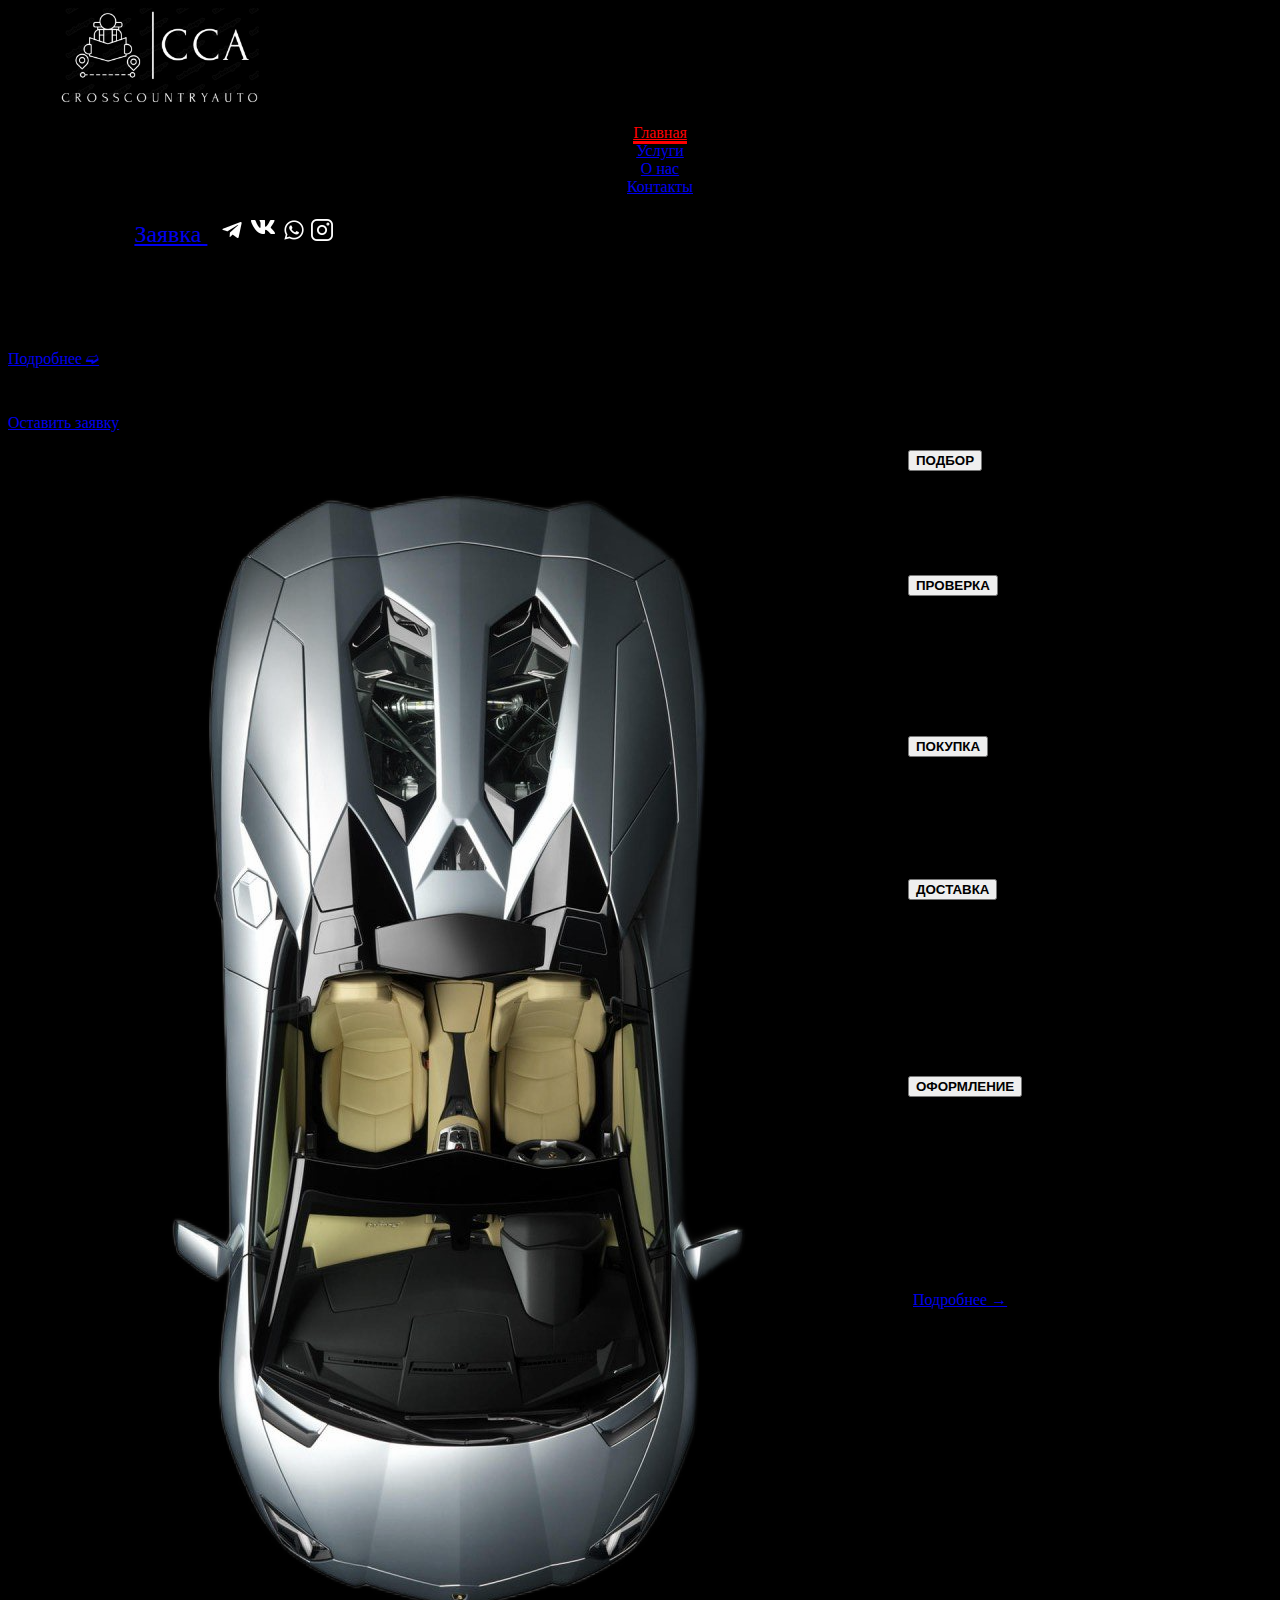
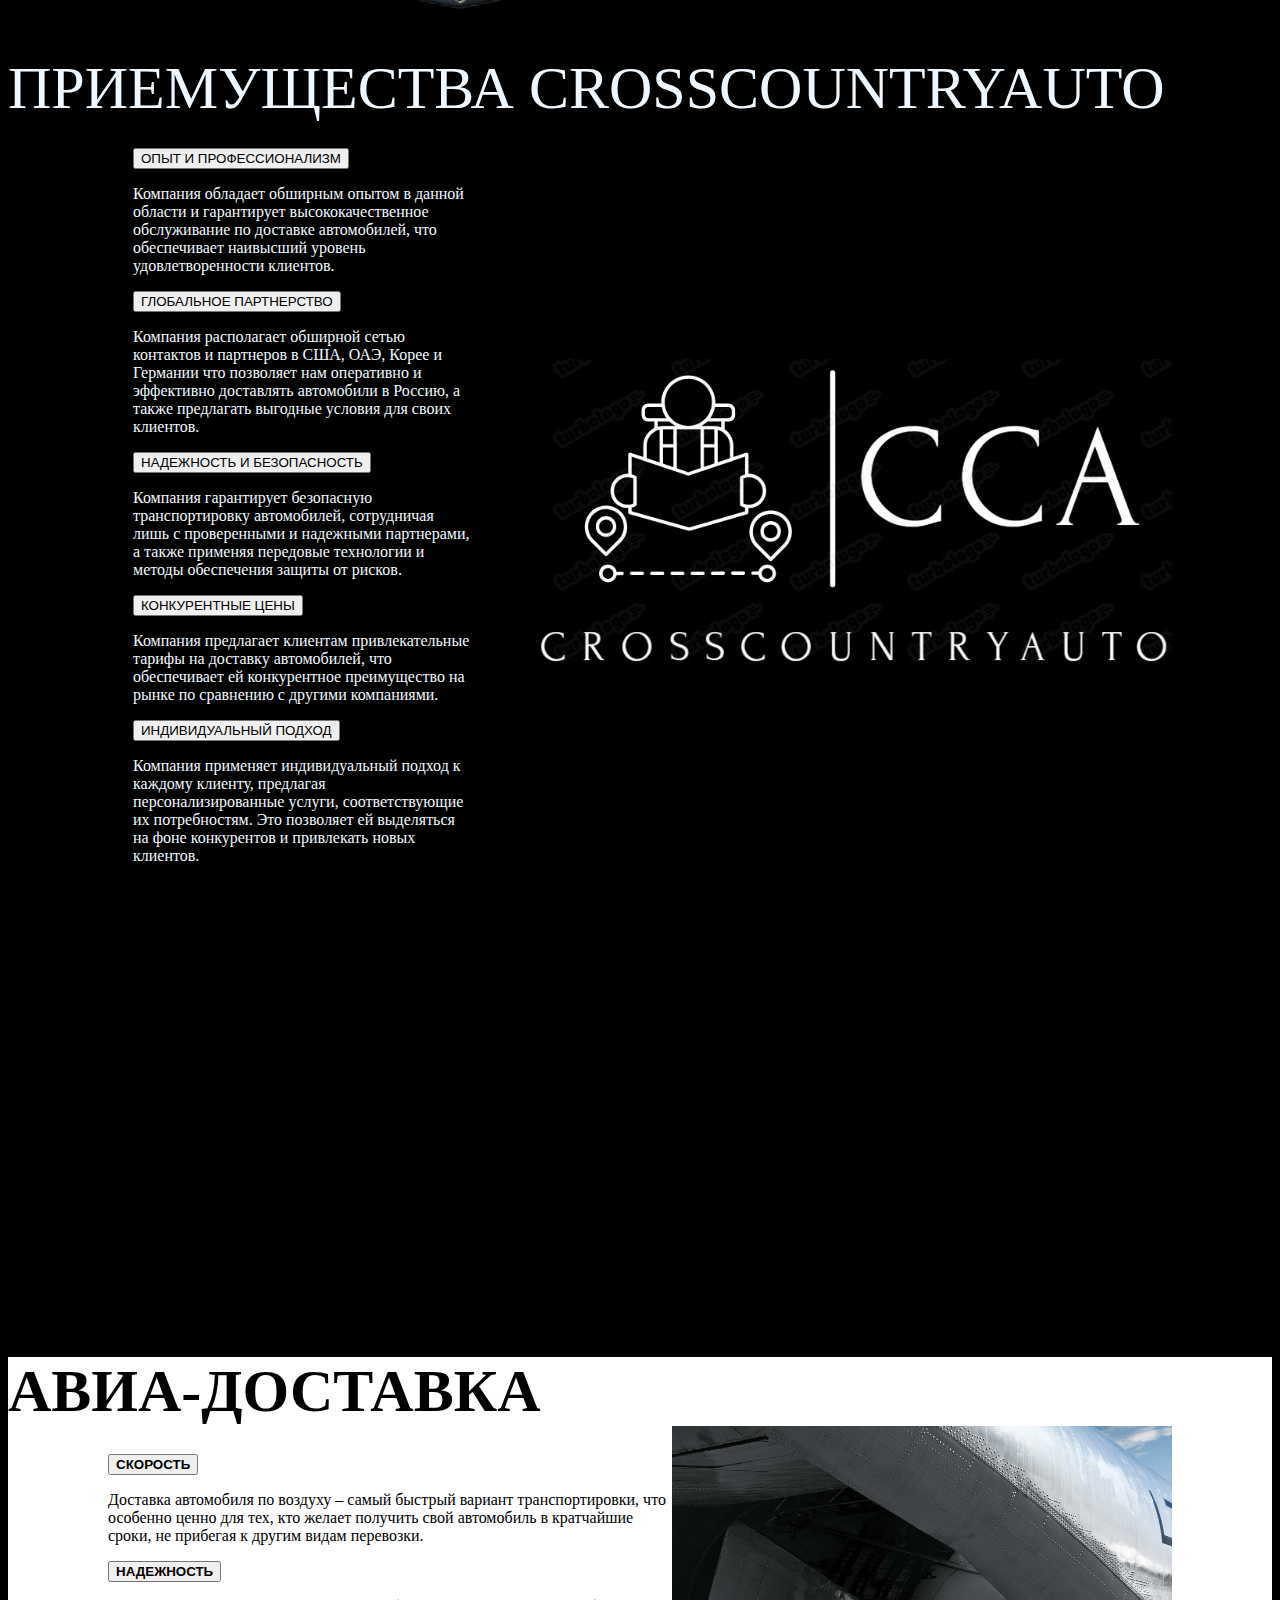
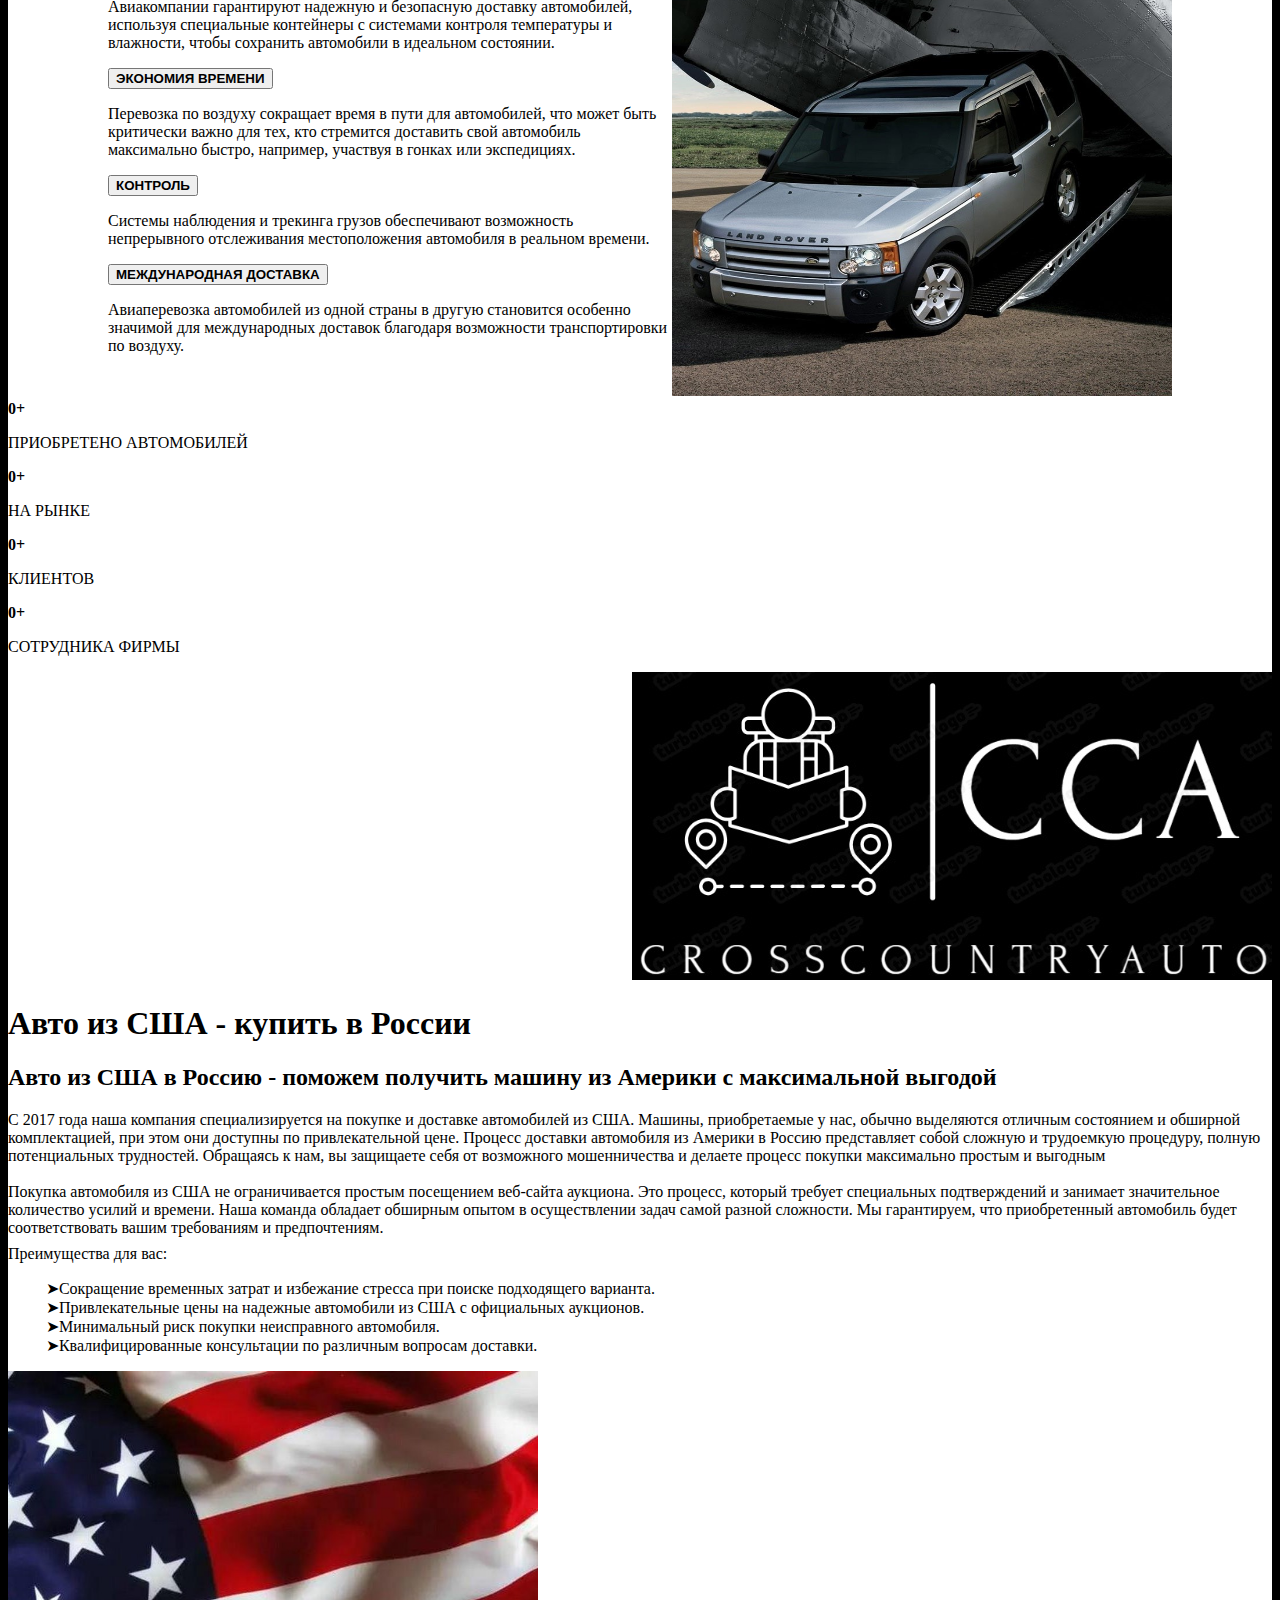
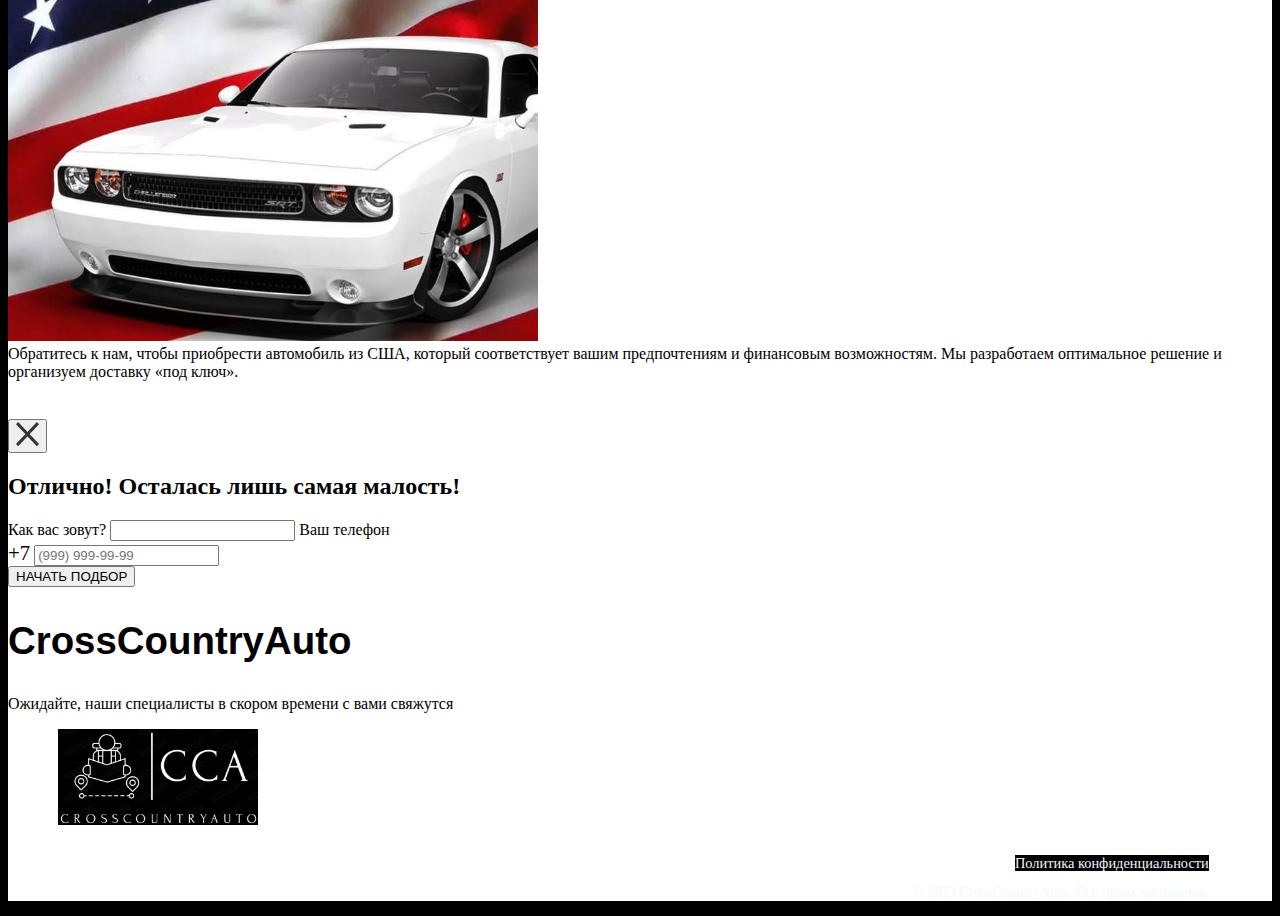
==== index.html @ b7644393 "Add files via upload" ====
<!DOCTYPE html>
<html lang="en">

<head>
    <meta charset="UTF-8">
    <meta name="viewport" content="width=device-width, initial-scale=1.0">
    <link rel="stylesheet" href="css/style.css">
    <script src="Java Script/script.js"></script>
    <link rel="preconnect" href="https://fonts.googleapis.com">
    <link rel="preconnect" href="https://fonts.gstatic.com" crossorigin>
    <link
        href="https://fonts.googleapis.com/css2?family=Mulish:wght@500&family=Radio+Canada+Big:ital,wght@0,400..700;1,400..700&display=swap"
        rel="stylesheet">
    <link rel="preconnect" href="https://fonts.googleapis.com">
    <link rel="preconnect" href="https://fonts.gstatic.com" crossorigin>
    <link href="https://fonts.googleapis.com/css2?family=Playfair+Display:wght@500&display=swap" rel="stylesheet">
    <title>CrossCountryAuto</title>
</head>

<body style="background-color: #000000" class="mulish">
    <div class="header" style="background-color: black">
        <div style="margin-left: 4%;">
            <a href="index.html"><img src="img/logo2.jpg" alt="CCA LOGO" title="CrossCountryAuto"
                    style="width: 200px;"></a>
        </div>
        <div style="text-align: center;  ">
            <ul>
                <li><a href="index.html" class="button" style="color: red; border-bottom: 3px solid red;">
                    <span class="button__line button__line--top"></span>
                    <span class="button__line button__line--right"></span>
                    <span class="button__line button__line--bottom"></span>
                    <span class="button__line button__line--left"></span>
                    Главная
                </a></li>
                <li><a href="services.html" class="button">
                    <span class="button__line button__line--top"></span>
                    <span class="button__line button__line--right"></span>
                    <span class="button__line button__line--bottom"></span>
                    <span class="button__line button__line--left"></span>
                    Услуги
                </a></li>
                <li><a href="about.html" class="button">
                    <span class="button__line button__line--top"></span>
                    <span class="button__line button__line--right"></span>
                    <span class="button__line button__line--bottom"></span>
                    <span class="button__line button__line--left"></span>
                    О нас
                </a></li>
                <li><a href="contacts.html" class="button">
                    <span class="button__line button__line--top"></span>
                    <span class="button__line button__line--right"></span>
                    <span class="button__line button__line--bottom"></span>
                    <span class="button__line button__line--left"></span>
                    Контакты
                </a></li>
            </ul>
        </div>
        <a href="#" class="button buttonglav openFormLink open-modal-btn" style="margin-left: 10%; margin-right: 1%; align-items: center; font-size: 24px;" >
            <span class="button__line button__line--top"></span>
            <span class="button__line button__line--right"></span>
            <span class="button__line button__line--bottom"></span>
            <span class="button__line button__line--left"></span>
            Заявка
        </a>
        <img src="img/icons8-телеграм-24.png" alt="telegram">
        <img src="img/icons8-vk-30.png" alt="vk">
        <img src="img/icons8-whatsapp-messenger-cross-platform-mobile-devices-messaging-application-24.png"
            alt="whatsapp">
        <img src="img/icons8-instagram-24.png" alt="instagram">
    </div>

    <div class="slider">
        <div class="text1">
            <h2>АВТО ИЗ-ЗА ГРАНИЦЫ</h2>
            <p>ЗАКАЖИ СЕЙЧАС</p>
            <a href="#" class="buttonslider playfair-display openFormLink open-modal-btn" style="text-transform: capitalize" >Подробнее &#10155; </a>
        </div>
    </div>

    <div class="separation">
        <div class="cca">CCA</div>
        <div class="line"></div>
        <div style="flex: 1; font-size: 25px; font-style: italic;">Границы не встанут на пути к автомобилю вашей мечты!
        </div>
        <a href="#" class="button buttonglav openFormLink open-modal-btn" >
            <span class="button__line button__line--top"></span>
            <span class="button__line button__line--right"></span>
            <span class="button__line button__line--bottom"></span>
            <span class="button__line button__line--left"></span>
            Оставить заявку
        </a>
    </div>

    <!-- /-- ЭТАПЫ ПРИОБРЕТЕНИЯ АВТО --/ -->
    <div class="etapblock">
        <div class="etapavto">
            ЭТАПЫ ПРИОБРЕТЕНИЯ АВТО
        </div>
        <div style="display: flex; justify-content: space-between;">
            <div>
                <img src="img/etaps.png" alt="ЭТАПЫ ПРИОБРЕТЕНИЯ АВТО" class="imgetaps" style="filter: drop-shadow(-40px 5px 5px rgba(0,0,0,0.3));">
            </div>

            <div class="etaps">
                <button class="collapsible"><b> <span class="arrow"></span>ПОДБОР</b></button>
                <div class="content">
                    <p>Мы устанавливаем контакт с клиентом, чтобы узнать его предпочтения по покупке, а затем предлагаем
                        несколько автомобилей, соответствующих его критериям.</p>
                </div>
                <button class="collapsible"><b><span class="arrow"></span>ПРОВЕРКА</b></button>
                <div class="content">
                    <p>Компания осуществляет тщательную проверку выбранного автомобиля с помощью специализированных баз
                        данных и сервисов, таких как Carfax. Это гарантирует, что автомобиль не имеет технических
                        проблем, не имеет истории аварий или мошенничества.</p>
                </div>
                <button class="collapsible"><b><span class="arrow"></span>ПОКУПКА</b></button>
                <div class="content">
                    <p>Компания осуществляет приобретение автомобилей у дилеров или на аукционах в различных странах. В
                        этом процессе выполняются все необходимые процедуры и формальности, чтобы обеспечить законность
                        и надлежащее оформление сделок.</p>
                </div>
                <button class="collapsible"><b><span class="arrow"></span>ДОСТАВКА</b></button>
                <div class="content">
                    <p>Компания предоставляет услуги доставки автомобилей из различных стран в Россию, используя самые
                        оптимальные методы транспортировки. Это может включать в себя контейнерные перевозки для морских
                        отправлений, авиа-перевозки для более быстрой доставки или перевозки автовозом для эффективной
                        транспортировки по суше.</p>
                </div>
                <button class="collapsible"><b><span class="arrow"></span>ОФОРМЛЕНИЕ</b></button>
                <div class="content">
                    <p>
                        Мы проводим полное оформление автомобиля в соответствии с российским законодательством. Это
                        включает выполнение всех необходимых процедур по таможенному оформлению, регистрации в ГИБДД и
                        получению технического паспорта. После завершения этих процессов мы передаем автомобиль клиенту,
                        обеспечивая ему возможность безопасного использования транспортного средства на дорогах России.
                    </p>
                </div>
                <a href="#" class="button"
                    style="padding: 5px; text-transform: capitalize; margin-right: 175px; margin-top: 50px;" ;>Подробнее
                    →</a>


            </div>
        </div>



        <!-- /-- ЭТАПЫ ПРИОБРЕТЕНИЯ АВТО --/ -->
        <div style="background-color: black;">
            <div class="etapavto" style="color: aliceblue; font-size: 60px">
                ПРИЕМУЩЕСТВА CROSSCOUNTRYAUTO
            </div>
            <div
                style="display: flex; justify-content: space-between; flex-direction: row-reverse;align-items: center;">
                <div style="margin-right: 100px;">
                    <img src="img/logo2.jpg" alt="CCA LOGO" class="imgetaps">
                </div>

                <div class="etaps" style="margin-left: 100px; padding: 25px 60px 25px 25px;">
                    <button class="collapsible1">ОПЫТ И ПРОФЕССИОНАЛИЗМ<span class="arrow1"></span></button>
                    <div class="content" style="color: aliceblue;">
                        <p>Компания обладает обширным опытом в данной области и гарантирует высококачественное
                            обслуживание по доставке автомобилей, что обеспечивает наивысший уровень удовлетворенности
                            клиентов.</p>
                    </div>
                    <button class="collapsible1">ГЛОБАЛЬНОЕ ПАРТНЕРСТВО<span class="arrow1"></span></button>
                    <div class="content" style="color: aliceblue;">
                        <p>Компания располагает обширной сетью контактов и партнеров в США, ОАЭ, Корее и Германии что
                            позволяет нам оперативно и эффективно доставлять автомобили в Россию, а также предлагать
                            выгодные условия для своих клиентов.</p>
                    </div>
                    <button class="collapsible1">НАДЕЖНОСТЬ И БЕЗОПАСНОСТЬ<span class="arrow1"></span></button>
                    <div class="content" style="color: aliceblue;">
                        <p>Компания гарантирует безопасную транспортировку автомобилей, сотрудничая лишь с проверенными
                            и надежными партнерами, а также применяя передовые технологии и методы обеспечения защиты от
                            рисков.</p>
                    </div>
                    <button class="collapsible1">КОНКУРЕНТНЫЕ ЦЕНЫ<span class="arrow1"></span></button>
                    <div class="content" style="color: aliceblue;">
                        <p>Компания предлагает клиентам привлекательные тарифы на доставку автомобилей, что обеспечивает
                            ей конкурентное преимущество на рынке по сравнению с другими компаниями.</p>
                    </div>
                    <button class="collapsible1">ИНДИВИДУАЛЬНЫЙ ПОДХОД<span class="arrow1"></span></button>
                    <div class="content" style="color: aliceblue;">
                        <p>Компания применяет индивидуальный подход к каждому клиенту, предлагая персонализированные
                            услуги, соответствующие их потребностям. Это позволяет ей выделяться на фоне конкурентов и
                            привлекать новых клиентов.</p>
                    </div>
                </div>
            </div>



            <div class="playfair-display">
                <div class="bacgrdclr">
                    <div class="kakieavto">
                        <h2>Какие авто мы доставляем</h2>
                    </div>
                    <div class="kakieavto1">
                        <p style="font-size: 25px;"> <b>&#10149</b></p>
                        <p>Новые авто от официальных дилеров</p>
                        <p style="font-size: 25px;"> <b>&#10149</b></p>
                        <p>Автомобили под заказ с завода</p>
                        <p style="font-size: 25px;"> <b>&#10150</b></p>
                        <p>Целые авто с пробегом с аукциона Manheim</p>
                        <p style="font-size: 25px;"> <b>&#10150</b></p>
                        <p>Поврежденные с аукционов Copart и Iaai</p>
                    </div>
                </div>
            </div>

            <div style="background-color: white">
                <div class="etapavto" style="color: black; font-size: 60px">
                    <b>АВИА-ДОСТАВКА</b>
                </div>
                <div
                    style="display: flex; justify-content: space-between; flex-direction: row-reverse;align-items: center;">
                    <div style="margin-right: 100px;">
                        <img src="img/aviadostavka.jpg" alt="CCA LOGO" class="imgetaps"
                            style="width: 500px; height: 570px; padding-left: 0px; margin-right: 0px;">
                    </div>

                    <div class="etaps" style="margin-left: 100px; padding-right: 0px;">
                        <button class="collapsible2"><b>СКОРОСТЬ</b><span class="arrow2"></span></button>
                        <div class="content" style="color: black;">
                            <p>Доставка автомобиля по воздуху – самый быстрый вариант транспортировки, что особенно
                                ценно для тех, кто желает получить свой автомобиль в кратчайшие сроки, не прибегая к
                                другим видам перевозки.</p>
                        </div>
                        <button class="collapsible2"><b>НАДЕЖНОСТЬ</b><span class="arrow2"></span></button>
                        <div class="content" style="color: black;">
                            <p>Авиакомпании гарантируют надежную и безопасную доставку автомобилей, используя
                                специальные контейнеры с системами контроля температуры и влажности, чтобы сохранить
                                автомобили в идеальном состоянии.</p>
                        </div>
                        <button class="collapsible2"><b>ЭКОНОМИЯ ВРЕМЕНИ</b><span class="arrow2"></span></button>
                        <div class="content" style="color: black;">
                            <p>Перевозка по воздуху сокращает время в пути для автомобилей, что может быть критически
                                важно для тех, кто стремится доставить свой автомобиль максимально быстро, например,
                                участвуя в гонках или экспедициях.</p>
                        </div>
                        <button class="collapsible2"><b>КОНТРОЛЬ</b><span class="arrow2"></span></button>
                        <div class="content" style="color: black;">
                            <p>Системы наблюдения и трекинга грузов обеспечивают возможность непрерывного отслеживания
                                местоположения автомобиля в реальном времени.</p>
                        </div>
                        <button class="collapsible2" style="white-space: nowrap;"><b>МЕЖДУНАРОДНАЯ ДОСТАВКА</b><span
                                class="arrow2"></span></button>
                        <div class="content" style="color: black;">
                            <p>Авиаперевозка автомобилей из одной страны в другую становится особенно значимой для
                                международных доставок благодаря возможности транспортировки по воздуху.</p>
                        </div>
                    </div>
                </div>


                <div class="background">
                    <div class="nadnumber">
                        <div class="number" data-max="5000" style="padding-right: 250px;">
                            <b>0</b><b>+</b>
                            <p class="number1">ПРИОБРЕТЕНО АВТОМОБИЛЕЙ</p>
                        </div>
                        <div class="number" data-max="7">
                            <b>0</b><b>+</b>
                            <p class="number1">НА РЫНКЕ</p>
                        </div>
                        <div class="number" data-max="4000" style="padding-right: 250px;">
                            <b>0</b><b>+</b>
                            <p class="number1">КЛИЕНТОВ</p>
                        </div>
                        <div class="number" data-max="32">
                            <b>0</b><b>+</b>
                            <p class="number1">СОТРУДНИКА ФИРМЫ</p>
                        </div>
                    </div>

                    <div style="text-align: right;">
                        <img src="img/logo2.jpg" alt="CCA LOGO" class="numberimg">
                    </div>
                </div>

                <div class="lastind playfair-display">
                    <h1>Авто из США - купить в России</h1>
                    <div class="lastindIN">
                        <div class="lastIN">
                            <h2 >Авто из США в Россию - поможем получить машину из Америки с
                                максимальной выгодой</h2>
                            <p>С 2017 года наша компания специализируется на
                                покупке и доставке автомобилей из США. Машины, приобретаемые у нас, обычно выделяются
                                отличным состоянием и обширной комплектацией, при этом они доступны по привлекательной
                                цене. Процесс доставки автомобиля из Америки в Россию представляет собой сложную и
                                трудоемкую процедуру, полную потенциальных трудностей. Обращаясь к нам, вы защищаете
                                себя от возможного мошенничества и делаете процесс покупки максимально простым и
                                выгодным <br><br>Покупка автомобиля из США не ограничивается простым посещением
                                веб-сайта аукциона. Это
                                процесс, который требует специальных подтверждений и занимает значительное количество
                                усилий и времени. Наша команда обладает обширным опытом в осуществлении задач самой
                                разной сложности. Мы гарантируем, что приобретенный автомобиль будет соответствовать
                                вашим требованиям и предпочтениям.</p> <br>
                            <p style="margin-top: -2%;">Преимущества для вас:</p>
                            <p style="margin-left: 3%;">&#10148;Сокращение временных затрат и избежание
                                стресса при поиске подходящего варианта. <br> &#10148;Привлекательные цены на надежные
                                автомобили из США c официальных аукционов. <br> &#10148;Минимальный риск покупки
                                неисправного автомобиля. <br> &#10148;Квалифицированные консультации по различным
                                вопросам доставки.</p>
                        </div>
                        <div>
                            <img src="img/usaavto.jpg" alt="usaavto" style=" width: 530px; height: 570px;">
                        </div>
                    </div>
                    <div>
                        <p class="lastIN" style="margin: 0% 0% 3% 0%;">Обратитесь к нам, чтобы приобрести автомобиль из США, который соответствует вашим
                            предпочтениям и финансовым возможностям. Мы разработаем оптимальное решение и организуем
                            доставку «под ключ».</p>
                    </div>
                </div>



                <!-- МОДАЛЬНОЕ ОКНО -->
    <div class="modal" id="my-modal">
        <div class="modal__box">
            <button class="modal__close-btn" id="close-my-modal-btn">
                <svg width="23" height="25" viewBox="0 0 23 25" fill="none" xmlns="http://www.w3.org/2000/svg">
                    <path
                        d="M2.09082 0.03125L22.9999 22.0294L20.909 24.2292L-8.73579e-05 2.23106L2.09082 0.03125Z"
                        fill="#333333" />
                    <path d="M0 22.0295L20.9091 0.0314368L23 2.23125L2.09091 24.2294L0 22.0295Z"
                        fill="#333333" />
                </svg>
            </button>
            <div id="form-container">
                <h2>Отлично! Осталась лишь самая малость!</h2>
                <form id="registration-form">
                    <label for="name">Как вас зовут?</label>
                    <input type="text" id="name" name="name" required>

                    <label for="phone">Ваш телефон</label>
                    <div class="phone-input">
                        <span class="phone-code" style="font-size: 130%; padding-bottom: 3%;">+7</span>
                        <input type="tel" id="phone" name="phone" pattern="\d{10}" placeholder="(999) 999-99-99"
                            required>
                    </div>
                    <button type="submit">НАЧАТЬ ПОДБОР</button>
                </form>
            </div>
            <div></div>
            <div id="confirmation-message">
                <h2 style="font-size: 240%; font-family: 'Lucida Sans', 'Lucida Sans Regular', 'Lucida Grande', 'Lucida Sans Unicode', Geneva, Verdana, sans-serif;">CrossCountryAuto</h2>
                <p>Ожидайте, наши специалисты в скором времени с вами свяжутся</p>
            </div>
        </div>
    </div>
    <!-- МОДАЛЬНОЕ ОКНО -->

                <div class="nizheader">
                    <div style="margin-left: 50px;">
                        <a href="index.html"><img src="img/logo2.jpg" alt="CCA LOGO" title="CrossCountryAuto"
                                style="width: 200px;"></a>
                    </div>
                    <div style="text-align: right; margin: 2% 5% 0% 0%; color: aliceblue;" >
                        <a href="###" style="font-size: 90%; background-color: black; color: aliceblue; text-decoration: none;">Политика конфиденциальности</a><br>
                        <p style="font-size: 90%; margin-top: 1%;">© 2023 СrossCountryAuto. Все права защищены.</p>
                    </div>
                </div>
                
</body>

</html>
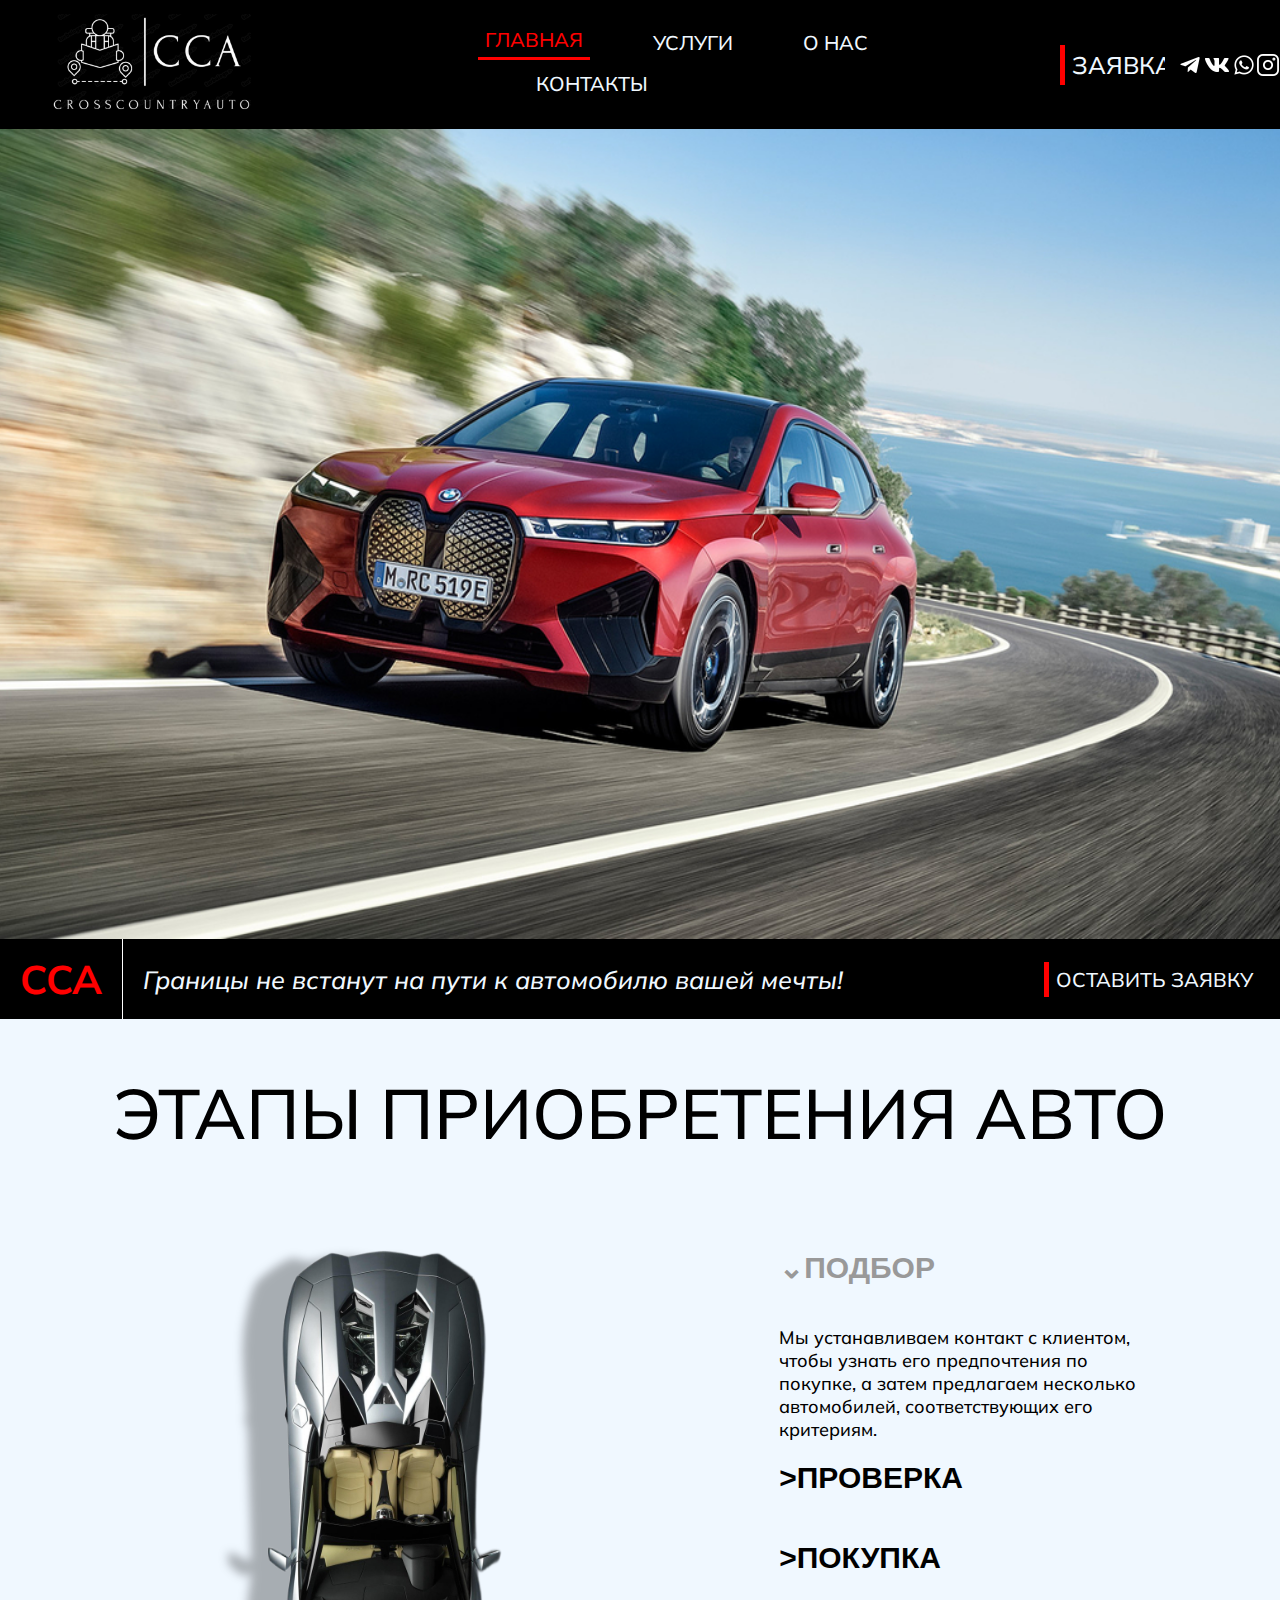
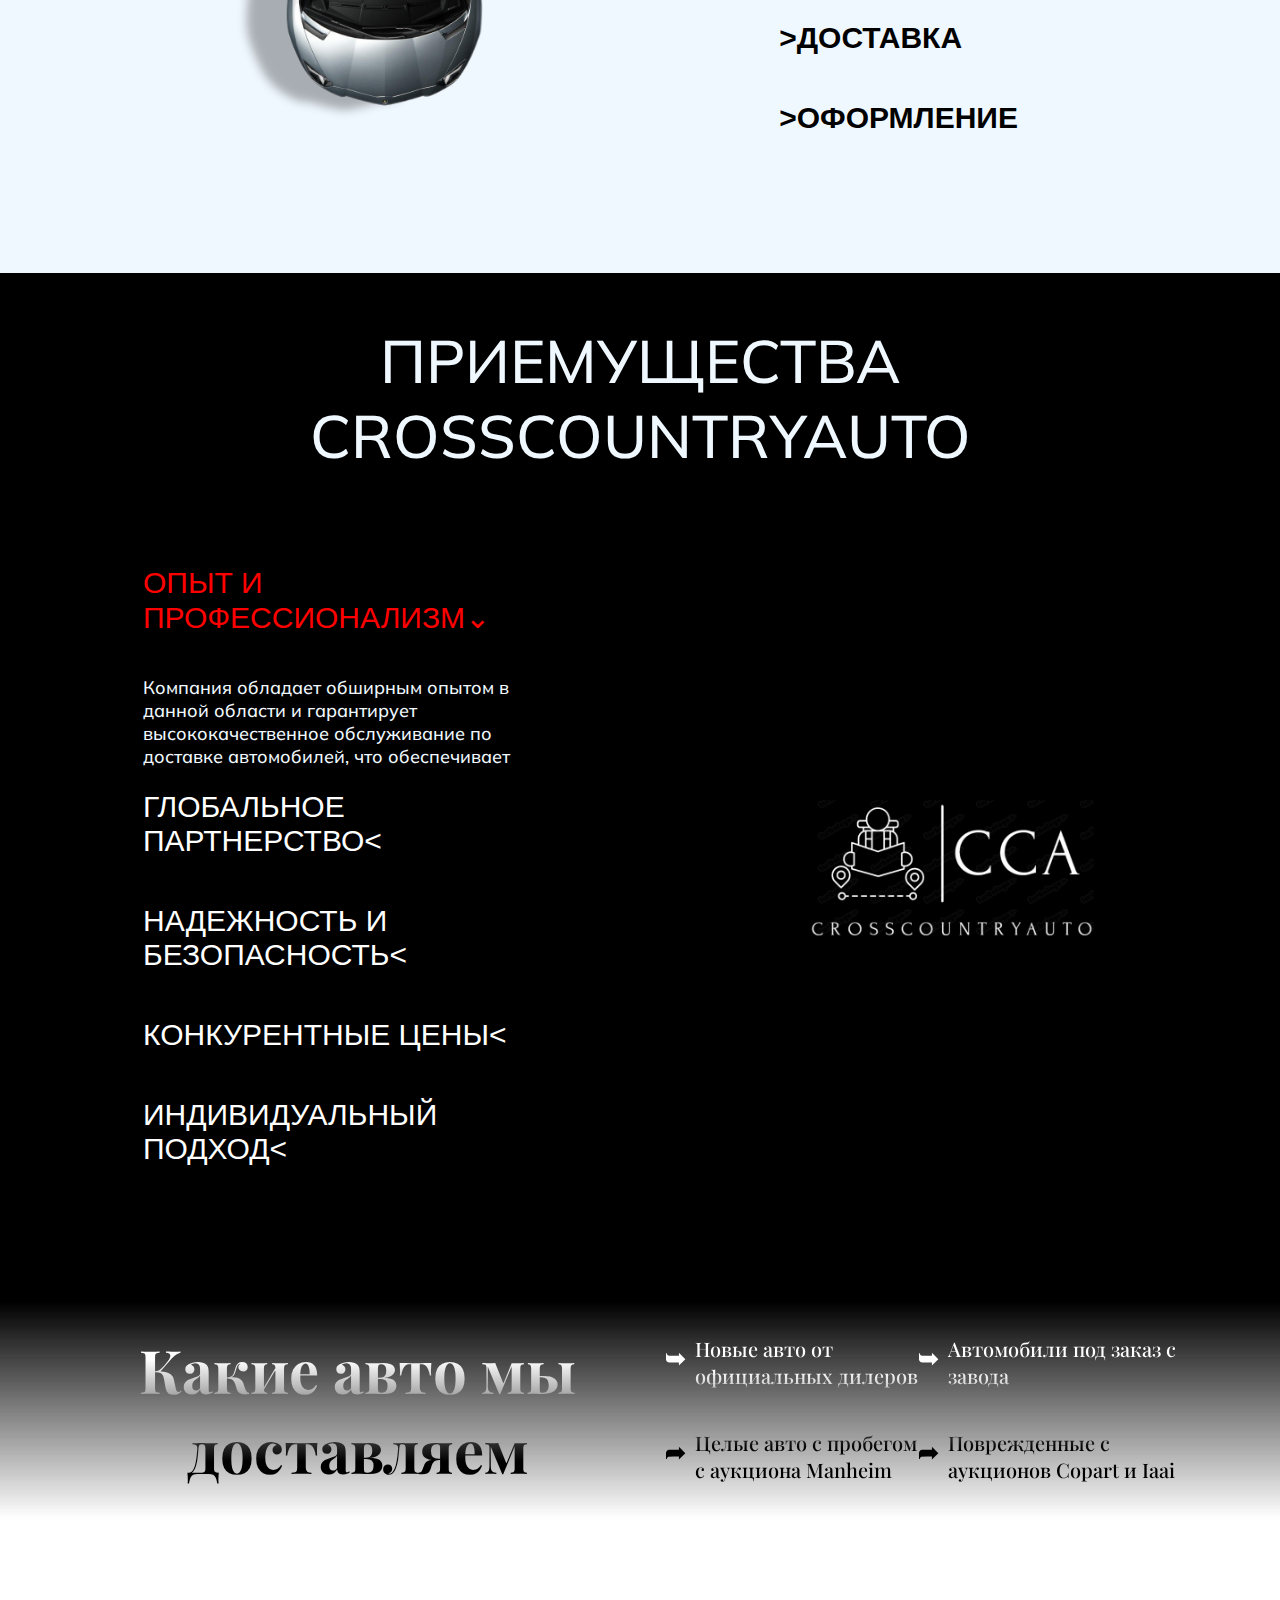
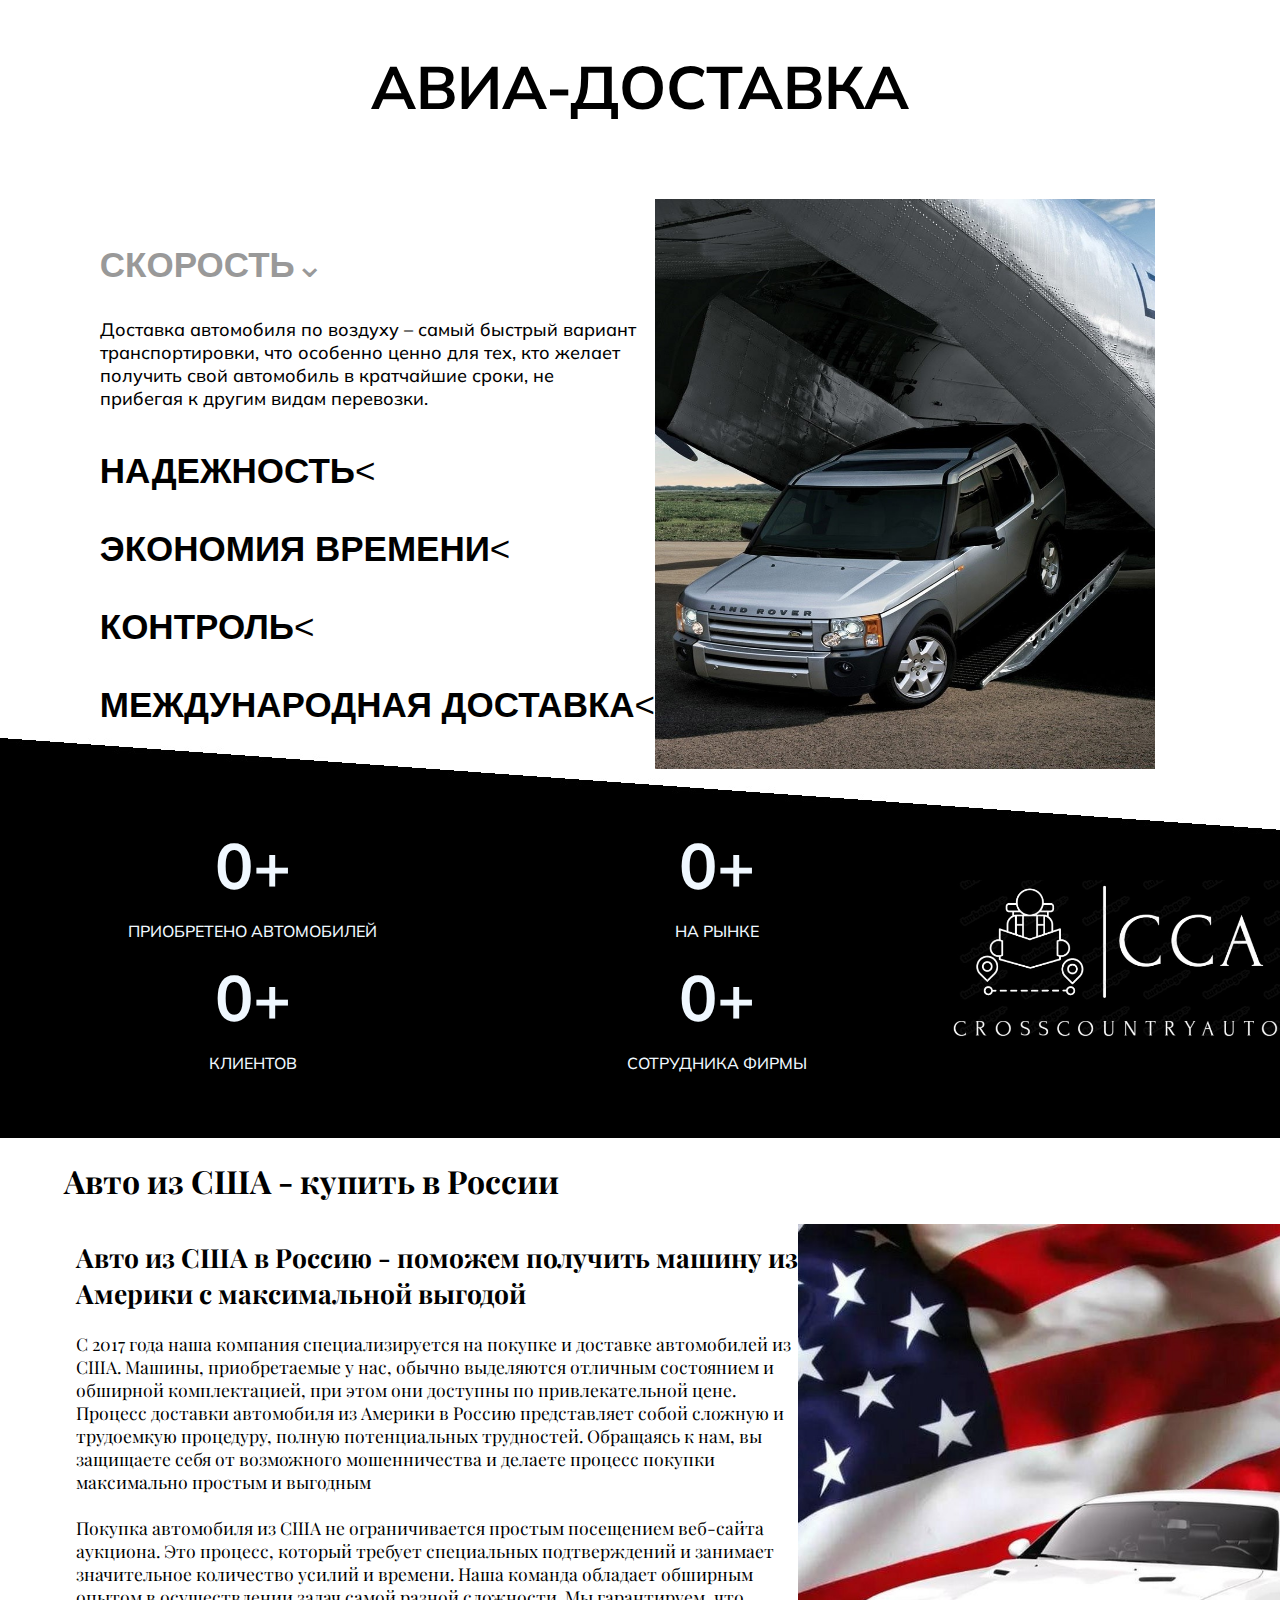
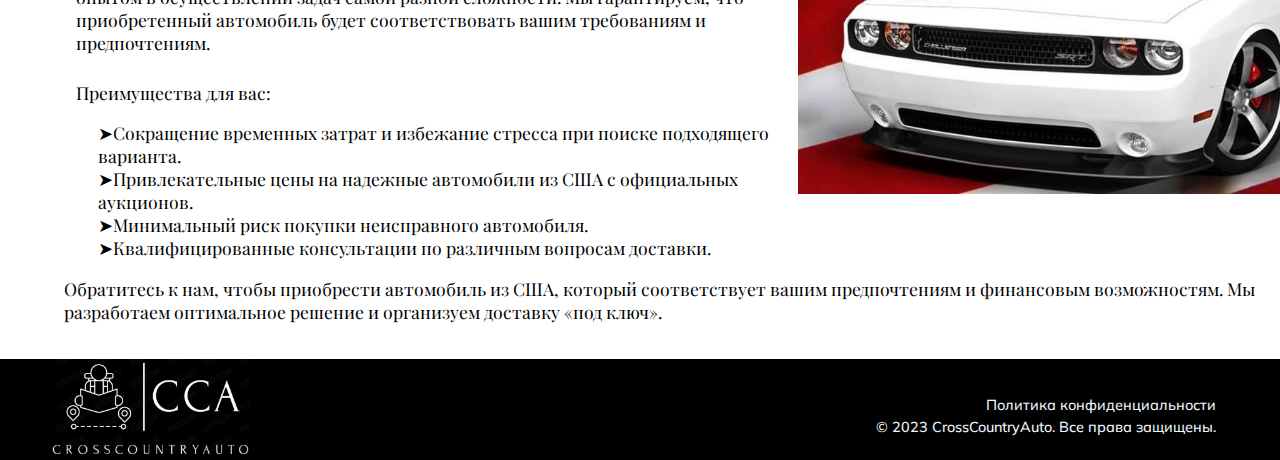
==== commit 908b21fa: "Update index.html" ====
--- a/index.html
+++ b/index.html
@@ -14,6 +14,7 @@
     <link rel="preconnect" href="https://fonts.googleapis.com">
     <link rel="preconnect" href="https://fonts.gstatic.com" crossorigin>
     <link href="https://fonts.googleapis.com/css2?family=Playfair+Display:wght@500&display=swap" rel="stylesheet">
+    <link rel="icon" type="image/jpg" sizes="32x32" href="./img/logo2.jpg">
     <title>CrossCountryAuto</title>
 </head>
 
@@ -366,4 +367,4 @@
                 
 </body>
 
-</html>+</html>
--- a/css/style.css
+++ b/css/style.css
@@ -0,0 +1,967 @@
+.header {
+    display: flex;
+    align-items: center;/* выравнивает меню по фото */ 
+}
+/* ШРИФТЫ */
+.mulish {
+    font-family: "Mulish", sans-serif;
+    font-optical-sizing: auto;
+    font-weight: 500;
+    font-style: normal;
+  
+}
+body{
+    margin: 0;
+}
+
+
+.playfair-display {
+font-family: "Playfair Display", serif;
+font-optical-sizing: auto;
+font-weight: 500;
+font-style: normal;
+}
+  
+/* ШРИФТЫ */
+
+html {
+    scroll-behavior: smooth ;
+} 
+ul{
+    font-size: 22px; 
+    padding-left: 0px;
+    
+}
+li{
+    display: inline;
+    margin-right: 50px;
+    
+}
+li:first-child{
+    margin-left: 220px;
+    color: red;
+}
+li:last-child{
+    margin-right: 0px;
+}
+
+
+.button{
+    position: relative;
+    color: aliceblue;
+    display: inline-block;
+    text-transform: uppercase;
+    text-decoration: none;
+    font-size: 20px;
+    overflow: hidden;
+    padding: 5px 7px;
+    transition: 0.2s;
+}
+
+
+.button__line{
+    position: absolute;
+    display: block;
+}
+
+.button__line--top{
+    top: 0;
+    left: -100%;
+    width: 100%;
+    height: 2px;
+    background: linear-gradient(90deg, transparent, red);
+}
+.button:hover .button__line--top{
+    left: 100%;
+    transition: 2s;
+    transition-delay: 0.25s;
+}
+.button__line--bottom{
+    bottom: 0;
+    right: -100%;
+    width: 100%;
+    height: 2px;
+    background: linear-gradient(270deg, transparent, red);
+}
+.button:hover .button__line--bottom{
+    right: 100%;
+    transition: 2s;
+    transition-delay: 0.25s;
+}
+.button__line--left{
+    left: 0;
+    bottom: -100%;
+    width: 2px;
+    height: 100%;
+    background: linear-gradient(0deg, transparent, red);
+}
+.button:hover .button__line--left{
+    bottom: 100%;
+    transition: 2s;
+    transition-delay: 0.25s;
+}
+.button__line--right{
+    right: 0;
+    top: -100%;
+    width: 2px;
+    height: 100%;
+    background: linear-gradient(180deg, transparent, red);
+}
+.button:hover .button__line--right{
+    top: 100%;
+    transition: 2s;
+    transition-delay: 0.25s;;
+}
+
+.button:hover {
+    box-shadow: 0 0 15px red;
+    transition: 1s;
+    transition-delay: 1s;
+    border-left: 0;
+}
+
+.buttonglav{
+    border-left: 5px solid red;
+}
+.buttonglav:hover{
+    border-left: 0;
+}
+
+.buttonslider{
+    background-color: black;
+    text-decoration: none;
+    color: aliceblue;
+    margin-left: 0;
+    font-size: 80%;
+}
+
+.buttonslider:hover{
+    color: #000;
+    transition: 1s;
+    background-color: aliceblue;
+    -webkit-text-shadow: 2px 2px 2px #000; /*Тень*/
+    --moz-text-shadow: 2px 2px 2px #000;
+    text-shadow: 2px 2px 2px #000; /*Тень*/
+}
+
+.slider{
+    align-items: center;
+    width: 100%;
+    height: 90vh;
+    background-repeat: no-repeat;
+    background-position: center;
+    background-size: cover;
+    position: relative;
+    background-image: url(../img/1.jpg);
+
+    animation: slide 30s infinite;
+}
+@keyframes slide{
+    25%{
+        background-image: url(../img/2.jpg);
+    }
+    50%{
+        background-image: url(../img/3.jpg);
+    }
+    75%{
+        background-image: url(../img/4.jpg);
+    }
+    100%{
+        background-image: url(../img/1.jpg);
+    }
+}
+
+.text1 {
+    position: absolute;
+    top: 20%;
+    left: 23%;
+    line-height: 5px;
+    transform: translate(-50%, -50%);
+    color: white;
+    font-size: 35px;
+    opacity: 0; /* Начальная прозрачность */
+    animation: fadeInOut 30s infinite; /* Применяем анимацию к тексту */
+  }
+
+  @keyframes fadeInOut {
+    0% {
+      opacity: 0; /* Начальная и конечная прозрачность */
+    }
+    40%{
+        opacity: 1;
+    }
+    50%{
+        opacity: 0;
+    }
+    90%{
+        opacity: 1;
+    }
+}
+
+.separation{
+    background-color: #000000;
+    height: 80px;
+    display: flex;
+    align-items: center;
+    justify-content: space-between;
+    color: aliceblue;
+    padding: 0 20px;
+}
+.cca {
+    font-size: 40px;
+    font-weight: bold;
+    color: red;
+}
+
+.line {
+    height: 100%;
+    width: 1px;
+    background-color: rgb(255, 255, 255);
+    margin: 0 20px;
+}
+/* ЭТАПЫ ПРИОБРЕТЕНИЯ АВТО */
+.collapsible{
+    cursor: pointer;
+    color: black;
+    padding: 18px;
+    border: none;
+    text-align: left;
+    outline: none;
+    font-size: 30px;
+    background-color: aliceblue;
+    
+}
+
+.active,
+.collapsible:hover{
+    color: #999;
+}
+
+.collapsible1{
+    cursor: pointer;
+    color: rgb(255, 255, 255);
+    padding: 18px 0px 18px 18px;
+    border: none;
+    text-align: left;
+    outline: none;
+    font-size: 35px;
+    background-color: rgb(0, 0, 0);
+    font-size: 30px;
+}
+
+.active,
+.collapsible1:hover{
+    color: #999;
+}
+
+.collapsible2{
+    cursor: pointer;
+    color: rgb(255, 255, 255);
+    padding: 18px 0px 10px 18px;
+    border: none;
+    text-align: left;
+    outline: none;
+    font-size: 35px;
+    background-color: rgb(0, 0, 0);
+    background-color: white;
+}
+
+.active,
+.collapsible2:hover{
+    color: #999;
+}
+
+.content{
+    padding: 5px 18px;
+    max-height: 0;
+    overflow: hidden;
+    font-size: large;
+    transition: max-height 0.5s ease-out;
+    }
+
+.etapblock{
+    background-color: aliceblue;
+    
+}
+.etapavto{
+    text-align: center; 
+    margin: 0px; 
+    padding: 50px; 
+    font-size: 70px;
+}
+
+.etaps{
+    width: 50%;
+    padding: 25px 100px 25px 25px;
+    display: flex; 
+    flex-direction: column;
+}
+
+.imgetaps{
+    width:50%; 
+    padding: 25px 25px 25px 200px;
+}
+/* ЭТАПЫ ПРИОБРЕТЕНИЯ АВТО */
+
+.bacgrdclr{
+    background-image: url(../img/gradient.jpg);
+    height: 380px;
+    background-repeat: no-repeat;
+    background-position: center;
+    background-size: cover;
+    position: relative; 
+    background-size: 100%;
+    display: flex;
+    flex-direction: row;
+    align-items: center;
+    
+}
+
+.kakieavto{
+    flex: 1;
+    width: 50%;
+    padding: 25px 25px 25px 100px;
+    text-align: center; 
+    font-size: 40px;
+    background: linear-gradient( 360deg, #000000 33%, #ffffff 66%, #fefefe);
+    background-clip: text;
+    -webkit-text-fill-color: transparent;
+}
+.kakieavto1{
+    flex: 1;
+    width: 50%;
+    padding: 25px 100px 25px 25px;
+    font-size: 20px;
+    display: grid;
+    grid-template-columns: 30px auto 30px auto;
+    grid-template-rows: auto auto;
+    text-align: left;
+    background: linear-gradient( 360deg, #000000 33%, #ffffff 66%, #fefefe);
+    background-clip: text;
+    -webkit-text-fill-color: transparent;
+}
+
+/* CТАТИСТИКА *//* CТАТИСТИКА *//* CТАТИСТИКА */
+
+.background{
+    background-image: url(../img/bacgrd.jpg);
+    width: 100%;
+    height: 400px;
+    margin-top: -60px;
+    display: flex;
+    flex-direction: row;
+    align-items: center;
+}
+.number{
+    color: aliceblue;
+    font-size: 400%;
+     
+}
+.number1{
+    font-size: medium; 
+    white-space: nowrap;
+}
+.nadnumber{
+    display: grid;
+    grid-template-columns: auto auto ;
+    grid-template-rows: auto auto;
+    text-align: center;
+    margin-left: 10%;
+    margin-top: 3%;
+}
+.numberimg{
+    width: 70%; 
+    margin-left: 10%; 
+    margin-top: 10%;
+}
+
+/* CТАТИСТИКА *//* CТАТИСТИКА *//* CТАТИСТИКА */
+
+
+
+
+/* ПОСЛЕДНИЙ БЛОК *//* ПОСЛЕДНИЙ БЛОК *//* ПОСЛЕДНИЙ БЛОК */
+.lastind{
+    background-color: white;
+    margin-left: 5%     ;
+}
+
+.lastindIN{
+    margin-left: 1%;
+    display: grid;
+    grid-template-columns: 60% 40%;
+}
+
+.lastIN{
+    font-weight: normal;
+    margin-top: -1%; 
+    font-size: 110%;
+}
+/* ПОСЛЕДНИЙ БЛОК *//* ПОСЛЕДНИЙ БЛОК *//* ПОСЛЕДНИЙ БЛОК */
+
+
+.nizheader{
+    display: flex;
+    align-items: center;
+    background-color: black; 
+    justify-content: space-between;
+}
+
+.contactsA{
+    color: aliceblue; 
+    text-decoration: none;
+
+}
+
+.contactsA:hover {
+    color: red;
+    transition: 2s;
+}
+
+.divcontactsA{
+    display: flex; 
+    align-items: center; 
+    font-size: 100%; 
+    margin-top: 3%;
+}
+.divssilka{
+    margin-left: 10%; 
+    color: aliceblue; 
+    height: 20%;
+}
+
+/* ФОРМА СВЯЗИ ДЛЯ КОНТАКТОВ *//* ФОРМА СВЯЗИ ДЛЯ КОНТАКТОВ */
+.feedback-form {
+    width: 80%;
+    text-align: left;
+}
+
+.feedback-form h1 {
+    font-size: 24px;
+    margin-bottom: 20px;
+}
+
+.feedback-form input, 
+.feedback-form textarea {
+    width: calc(100% - 5%); 
+    padding: 10px;
+    outline: none;
+    margin-bottom: 15px;
+    border: none;
+
+    background-color: #242424;
+    border-bottom: 1px solid gray;
+    color: #fff;
+    font-size: 70%;
+}
+
+.feedback-form textarea {
+    font-size: 100%;
+}
+
+.feedback-form button {
+    width: auto;
+    padding: 10px;
+    background-color: rgb(228, 0, 0);
+    border: none;
+    border-radius: 4px;
+    color: #fff;
+    font-size: 70%;
+    cursor: pointer;
+}
+
+.feedback-form button:hover {
+    background-color: red;
+}
+
+
+.modal1 {
+    display: none; 
+    position: fixed; 
+    z-index: 1; 
+    left: 0;
+    top: 0;
+    width: 100%;
+    height: 100%;
+    overflow: auto; 
+    background-color: rgba(0, 0, 0, 0.5); 
+}
+
+.modal-content {
+    background-color: #222;
+    margin: 15% auto; 
+    padding: 20px;
+    width: 50%; 
+    text-align: center;
+    border-radius: 8px;
+    color: #fff;
+    position: relative; 
+}
+
+#closeButton {
+    position: absolute; 
+    bottom: -30px; 
+    right: 10px; 
+    background-color: #f44336; 
+    border: none; 
+    color: white; 
+    padding: 10px 20px; 
+    text-align: center; 
+    text-decoration: none; 
+    display: inline-block;
+    font-size: 16px;
+    border-radius: 5px; 
+    cursor: pointer; 
+}
+
+#closeButton:hover {
+    background-color: #d32f2f;  
+}
+
+/* ФОРМА СВЯЗИ ДЛЯ КОНТАКТОВ *//* ФОРМА СВЯЗИ ДЛЯ КОНТАКТОВ */
+
+.comandproff{
+    display: grid;
+    grid-template-columns: 65% 65%;
+    padding-left: 10%;
+    padding-bottom: 10%;
+    padding-top: 5%;
+    grid-template-rows: 65% 65%;
+    width: 100%; 
+    grid-column-gap: 0%;
+    grid-row-gap: 0%;
+    margin-left: -5%;
+}
+.comandproff img{
+    width: 80%;
+    
+}
+.comandprofftext{
+    color: aliceblue;
+    padding-right: 5%;
+    padding-top: 5%;
+    margin-left: 4%;
+    padding-left: 3%;
+    margin-right: 3%;
+    font-family: 'Gill Sans', 'Gill Sans MT', Calibri, 'Trebuchet MS', sans-serif;
+}
+
+.blockonas{
+    background-color: white;
+    height: auto;
+    display: grid;
+    grid-template-columns: auto auto auto;
+    grid-template-rows: auto auto auto;
+    align-items: center;
+    justify-content: center;
+    grid-column-gap: 5%;
+    grid-row-gap: 5%;
+    padding: 7% 13%;
+    font-family: 'Gill Sans', 'Gill Sans MT', Calibri, 'Trebuchet MS', sans-serif;
+
+}
+
+.blockonas img{
+    padding-bottom: 5%;
+}
+
+.blockonas p{
+    font-size: 110%;
+}
+
+.blockonas b{
+    font-size: 140%;
+}
+
+.socsetiglav{
+    background-color: white;
+    height: auto;
+    margin-top: -3%;
+    padding-top: 4%;
+    padding-bottom: 10%;
+}
+
+.socsetiglav h2{
+    font-size: 260%;
+    text-align: center;
+    font-family: 'Lucida Sans', 'Lucida Sans Regular', 'Lucida Grande', 'Lucida Sans Unicode', Geneva, Verdana, sans-serif;
+}
+
+.socseti{
+    display: grid;
+    width: 90%;
+    justify-items: center;
+    grid-template-columns: 18% 18% 18% 18%;
+    grid-template-rows: 106%;
+    grid-column-gap: 4%;
+    justify-content: center;
+    margin: auto;
+}
+.socseti p{
+    color: aliceblue;
+    font-family: 'Gill Sans', 'Gill Sans MT', Calibri, 'Trebuchet MS', sans-serif;
+    font-size: 134%;
+    text-align: end;
+    padding: 5% 5% 0% 5%;
+}
+.socseti img{
+    padding: 5%;
+}
+.socseti a{
+    background-color: white;
+    border-radius: 20px;
+    font-size: 80%;
+    padding: 10px 40px;
+    text-decoration: none;
+    color: #000;
+    margin-left: 40%;
+    font-family: 'Trebuchet MS', 'Lucida Sans Unicode', 'Lucida Grande', 'Lucida Sans', Arial, sans-serif;
+}
+
+
+/* УСЛУГИ *//* УСЛУГИ *//* УСЛУГИ *//* УСЛУГИ */
+.services{
+    background-color: #171717;
+    height: 800px;
+    color: white;
+    font-family: 'Franklin Gothic Medium', 'Arial Narrow', Arial, sans-serif"
+}
+.services h2{
+    text-align: center;
+    margin-bottom: -15%;
+    padding-top: 10%;
+    font-size: 280%;
+
+    
+}
+.text-block {
+    margin: 50px auto;
+    text-align: center;
+    display: grid;
+    padding-top: 4%;
+    height: 600px;
+    font-size: 110%;
+    padding-left: 5%;
+    grid-row-gap: 5%;
+    font-weight: 100;
+    grid-template-columns: 30% 30%;
+    grid-template-rows: 10% 10% 10%;
+    align-items: center;
+    justify-content: center;
+    align-content: center;
+    
+}
+
+.text {
+    opacity: 0;
+    transition: opacity 1s ease-in-out;
+    font-size: 150%;
+    text-align: start;
+}
+.text span{
+    margin-left: -6%;
+    
+}
+.text.visible {
+    opacity: 1;
+}
+
+.hidden {
+    display: block;
+}
+
+
+/* Стили для ссылки */
+/* #openFormLink {
+    color: white;
+    text-decoration: none;
+    border-radius: 5px;
+    cursor: pointer;
+}
+
+
+
+/* Стили для модального окна */
+/* Стили для ссылки */
+/* #openFormLink {
+    color: white;
+    text-decoration: none;
+    border-radius: 5px;
+    cursor: pointer;
+}  */
+
+
+
+/* Стили для модального окна */
+.modal {
+    position: fixed;
+    left: 0;
+    top: 0;
+    width: 100%;
+    height: 100vh;
+    z-index: 2;
+    color: #000;
+    background-color: rgba(0, 0, 0, 0.3);
+    display: grid;
+    align-items: center;
+    justify-content: center;
+    overflow-y: auto;
+    visibility: hidden;
+    opacity: 0;
+    transition: opacity .4s, visibility .4s;
+}
+
+.modal__box {
+    position: relative;
+    max-width: 500px;
+    padding: 45px;
+    z-index: 1;
+    margin: 30px 15px;
+    background-color: white;
+    box-shadow: 0px 0px 17px -7px rgba(34, 60, 80, 0.2);
+    transform: scale(0);
+    transition: transform .8s;
+}
+
+.modal__close-btn {
+    position: absolute;
+    top: 8px;
+    right: 8px;
+    border: none;
+    background-color: transparent;
+    padding: 5px;
+    cursor: pointer;
+}
+
+.modal__close-btn svg path {
+    transition: fill .4s;
+}
+
+.modal__close-btn:hover svg path {
+    fill: blue;
+}
+
+.modal__close-btn:active svg path {
+    fill: rgb(186, 53, 0);
+}
+
+.modal.open {
+    visibility: visible;
+    opacity: 1;
+}
+
+.modal.open .modal__box {
+    transform: scale(1);
+}
+.modal h2 {
+    margin: 0;
+    padding: 0 0 20px 0;
+    font-size: 1.5em;
+    text-align: center;
+}
+
+#registration-form {
+    display: flex;
+    flex-direction: column;
+}
+
+#registration-form label {
+    margin-bottom: 5px;
+    font-weight: bold;
+}
+
+#registration-form input[type="text"],
+#registration-form input[type="tel"] {
+    padding: 10px;
+    margin-bottom: 15px;
+    border: 1px solid #ccc;
+    border-radius: 4px;
+    font-size: 1em;
+}
+
+.phone-input {
+    display: flex;
+    align-items: center;
+}
+
+.phone-code {
+    margin-right: 10px;
+    font-size: 1em;
+}
+
+#registration-form button {
+    padding: 10px 20px;
+    border: none;
+    border-radius: 4px;
+    background-color: #000;
+    color: #fff;
+    font-size: 1em;
+    cursor: pointer;
+    transition: background-color 0.3s ease;
+}
+
+#registration-form button:hover {
+    background-color: #444;
+}
+
+#confirmation-message{
+    display: none;
+    color: rgb(0, 0, 0);
+    padding: 20px;
+    text-align: center;
+}
+
+/* ----------------------------------------- */
+
+.servicestop{
+    height: 75vh;
+    color: white;
+    text-align: center;
+}
+.servicestop h2{
+    font-size: 500%;
+    padding-top: 5%;
+    font-family: 'Trebuchet MS', 'Lucida Sans Unicode', 'Lucida Grande', 'Lucida Sans', Arial, sans-serif;
+}
+
+.servicestop p{
+    font-size: 170%;
+    width: 50%;
+    margin: auto;
+    margin-top: -3%;
+
+    font-family: Cambria, Cochin, Georgia, Times, 'Times New Roman', serif;
+}
+.arrowwww{
+    position: absolute;
+    left: 48%;
+    bottom: 0%;
+    opacity: 0.7;
+    animation: arrowwwwDOWN 2s infinite;
+}
+
+@keyframes arrowwwwDOWN{
+    0%{
+        bottom: 0%;
+    }
+    50%{
+        bottom: 2%;
+    }
+    100%{
+        bottom: 0%;
+    }
+}
+
+.containergl{
+    background-color: white;
+    height: auto;
+}
+
+.container{
+    width: 80%;
+    margin: 0 auto;
+    padding-top: 50px;
+    color: black;
+    display: grid;
+    grid-template-columns: auto auto;
+    grid-template-rows: auto auto auto auto auto auto;
+    justify-content: center;
+    justify-items: center;
+    position: relative;
+}
+.element{
+    opacity: 0;
+    transform: translateY(20px);
+    transition: opacity 0.6s ease-out, transform 0.6s ease-out;
+    margin: 50px 0;
+    width: 60%;
+    text-align: center;
+}
+
+.element.visible {
+    opacity: 1;
+    transform: translateY(0);
+}
+
+.element h2{
+    font-size: 1.5em;
+    margin-bottom: 10px;
+}
+.element p{
+    font-size: 1em;
+    line-height: 1.5;
+}
+.numberserv{
+    font-size: 800%;
+    color: black;
+    opacity: 0.1;
+    margin-top: 12%;
+}
+
+
+.nizservices{
+    background-image:url(../img/nizservices.jpg);
+    height: 800px;
+    background-repeat: no-repeat;
+    background-position: center;
+    background-size: cover;
+    display: grid;
+    grid-template-columns: 57% 30%;
+    grid-template-rows: auto;
+    justify-content: space-evenly;
+    align-items: center;
+}
+.nizservices h2{
+    color: white;
+    font-size: 500%;
+    font-family: 'Trebuchet MS', 'Lucida Sans Unicode', 'Lucida Grande', 'Lucida Sans', Arial, sans-serif;
+}
+.nizservices p{
+    color: white;
+    font-size: 200%;
+}
+
+.feedbckserv{
+    background-color: white;
+    padding: 6% 4%;
+    border-radius: 5%;
+   
+}
+.feedbckserv button{
+    margin-left:5%;
+    border-top-left-radius:7% 50%;
+    border-top-right-radius: 7% 50%;
+    border-bottom-left-radius: 7% 50%;
+    border-bottom-right-radius: 7% 50%;
+    width: 90%;
+    height: 45px;
+    font-size: 120%;
+}
+.feedbckserv input{
+    background-color: white;
+    color: #333;
+    font-size: 110%;
+}
+.feedbckserv textarea{
+    background-color: white;
+    color: #333;
+    font-size: 110%;
+}
+
+.element1{
+    opacity: 0;
+    transform: translateY(20px);
+    transition: opacity 5s ease-out, transform 0.6s ease-out;
+}
+
+.element1.visible {
+    opacity: 1;
+    transform: translateY(0);
+}
+
+/* УСЛУГИ *//* УСЛУГИ *//* УСЛУГИ *//* УСЛУГИ */
+
+
+
+
+
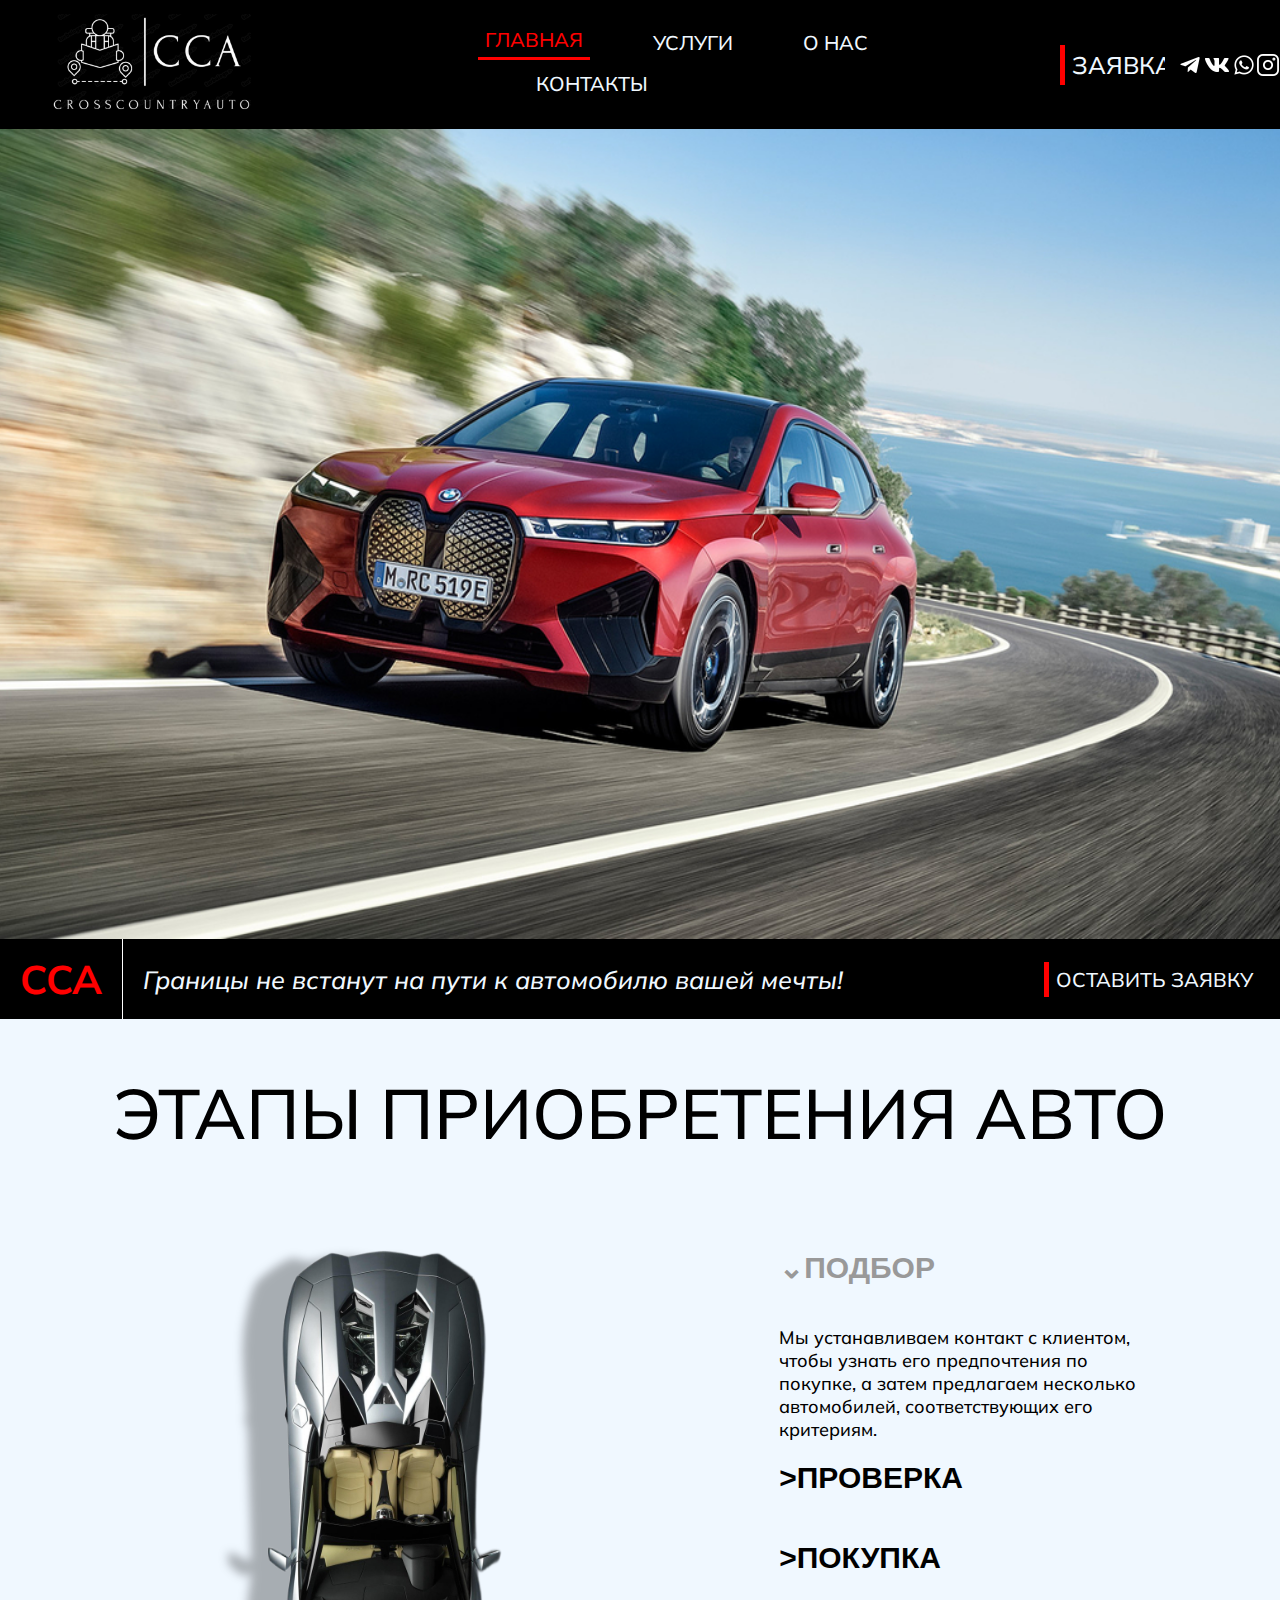
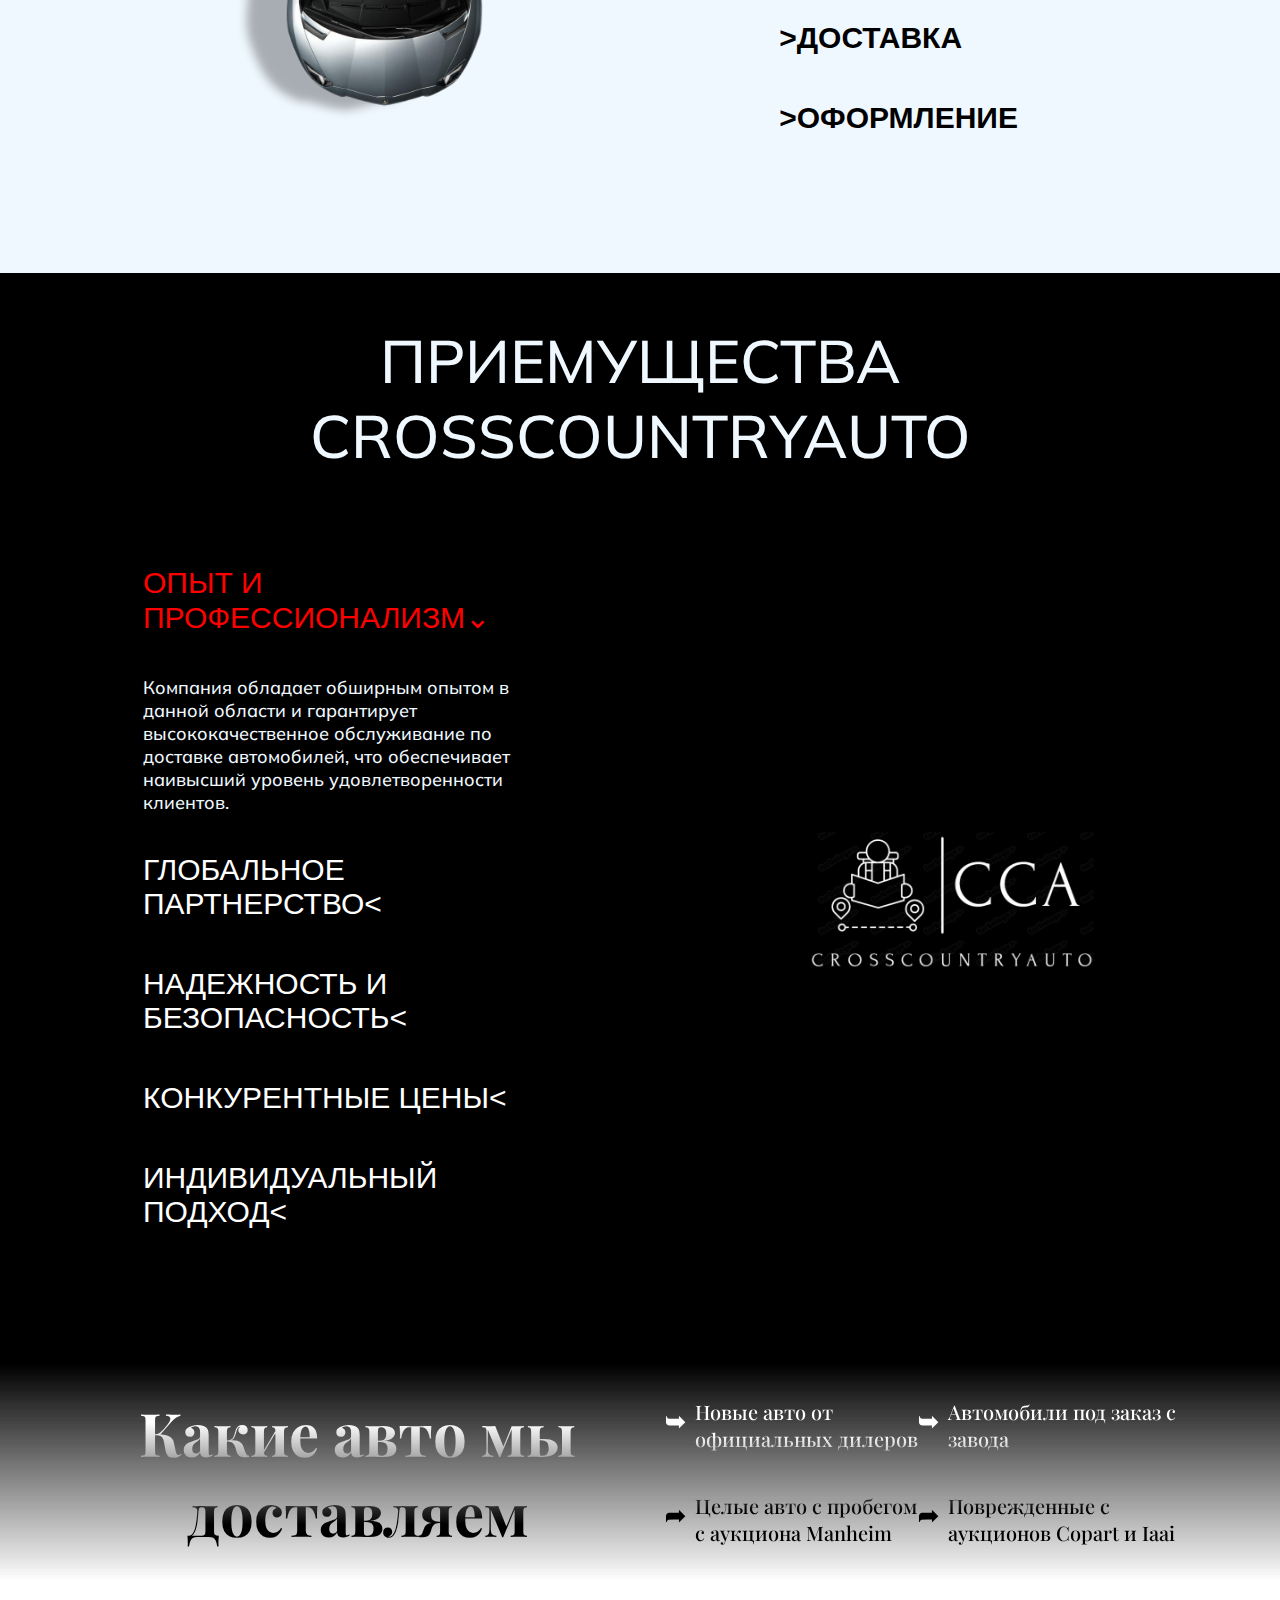
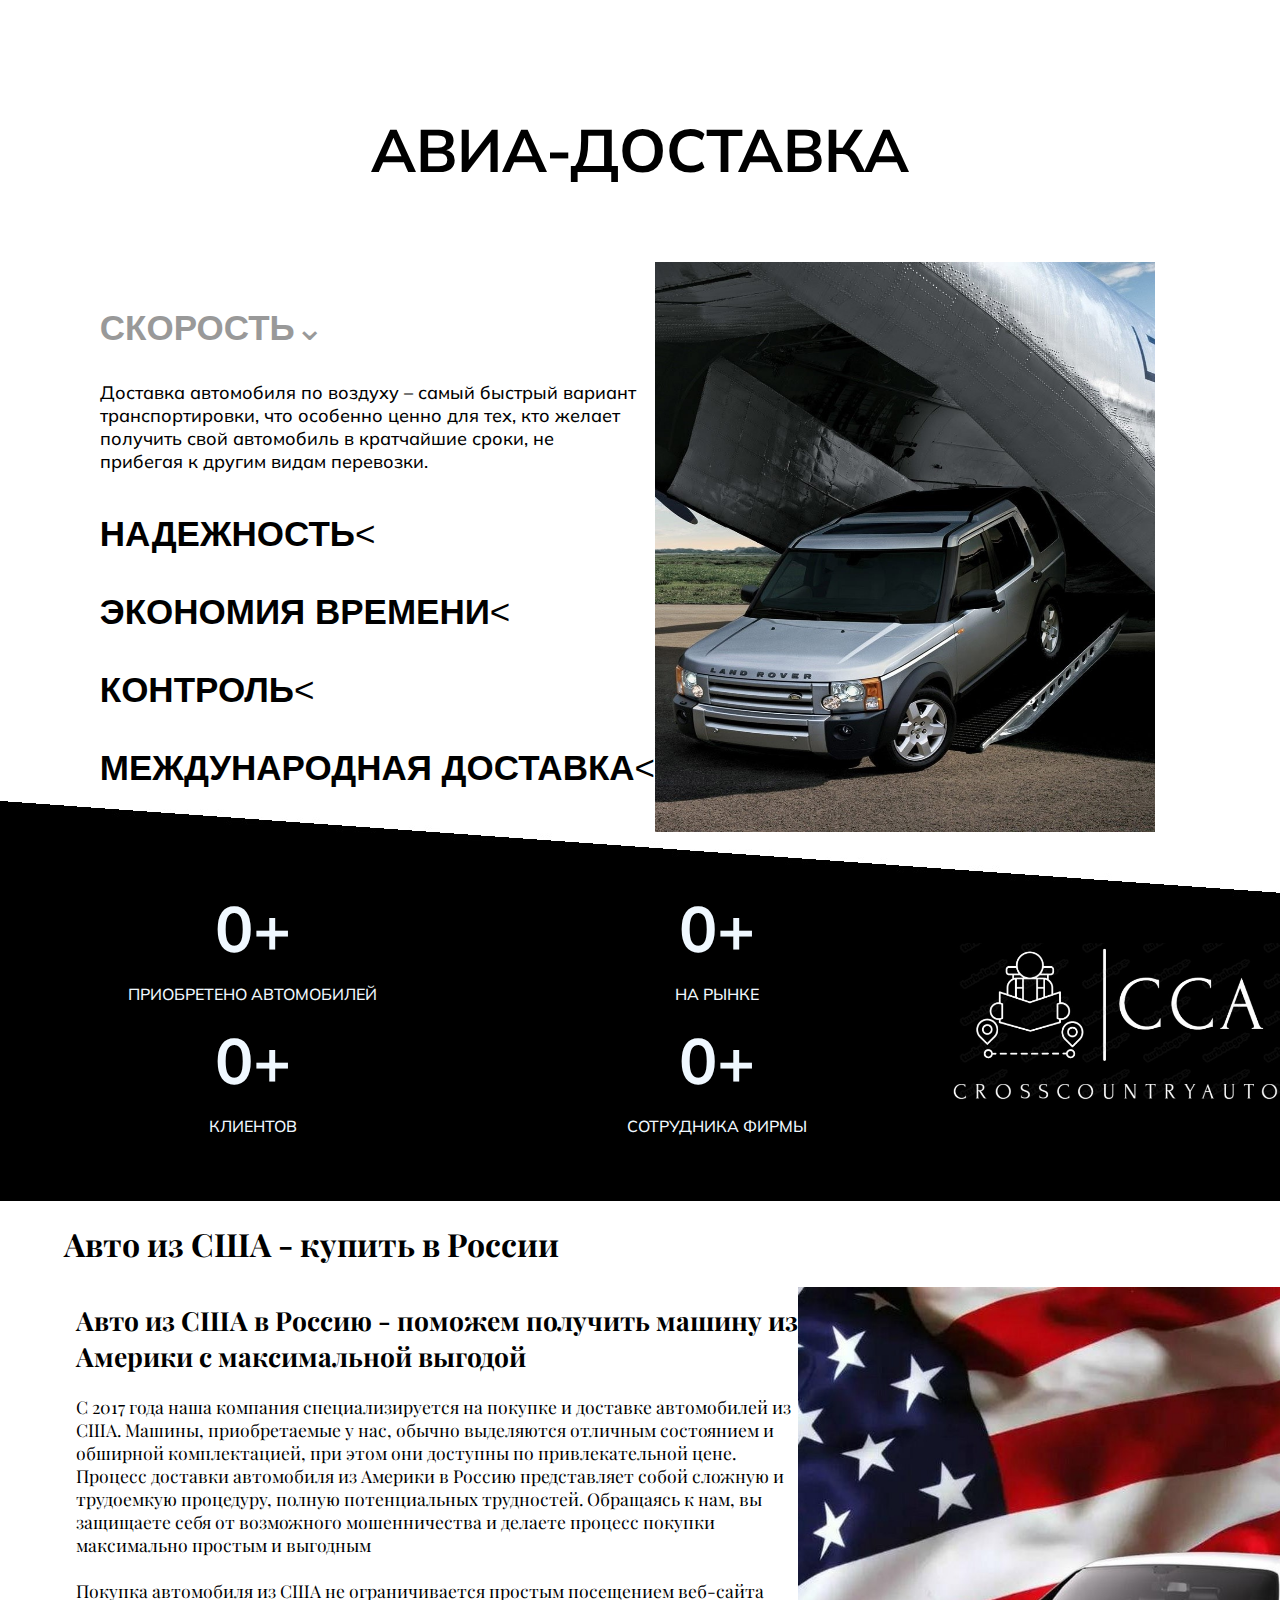
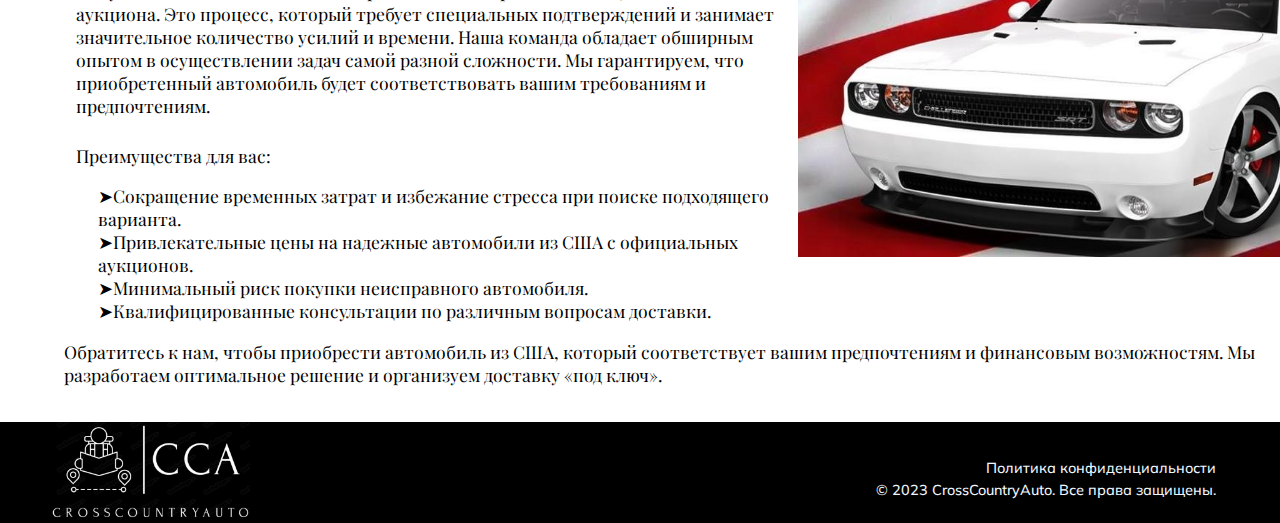
==== commit 8dc0ff87: "Update index.html" ====
--- a/index.html
+++ b/index.html
@@ -14,7 +14,7 @@
     <link rel="preconnect" href="https://fonts.googleapis.com">
     <link rel="preconnect" href="https://fonts.gstatic.com" crossorigin>
     <link href="https://fonts.googleapis.com/css2?family=Playfair+Display:wght@500&display=swap" rel="stylesheet">
-    <link rel="icon" type="image/jpg" sizes="32x32" href="./img/logo2.jpg">
+    <link rel="icon" type="image/png" sizes="32x32" href="./img/logo1.png">
     <title>CrossCountryAuto</title>
 </head>
 
